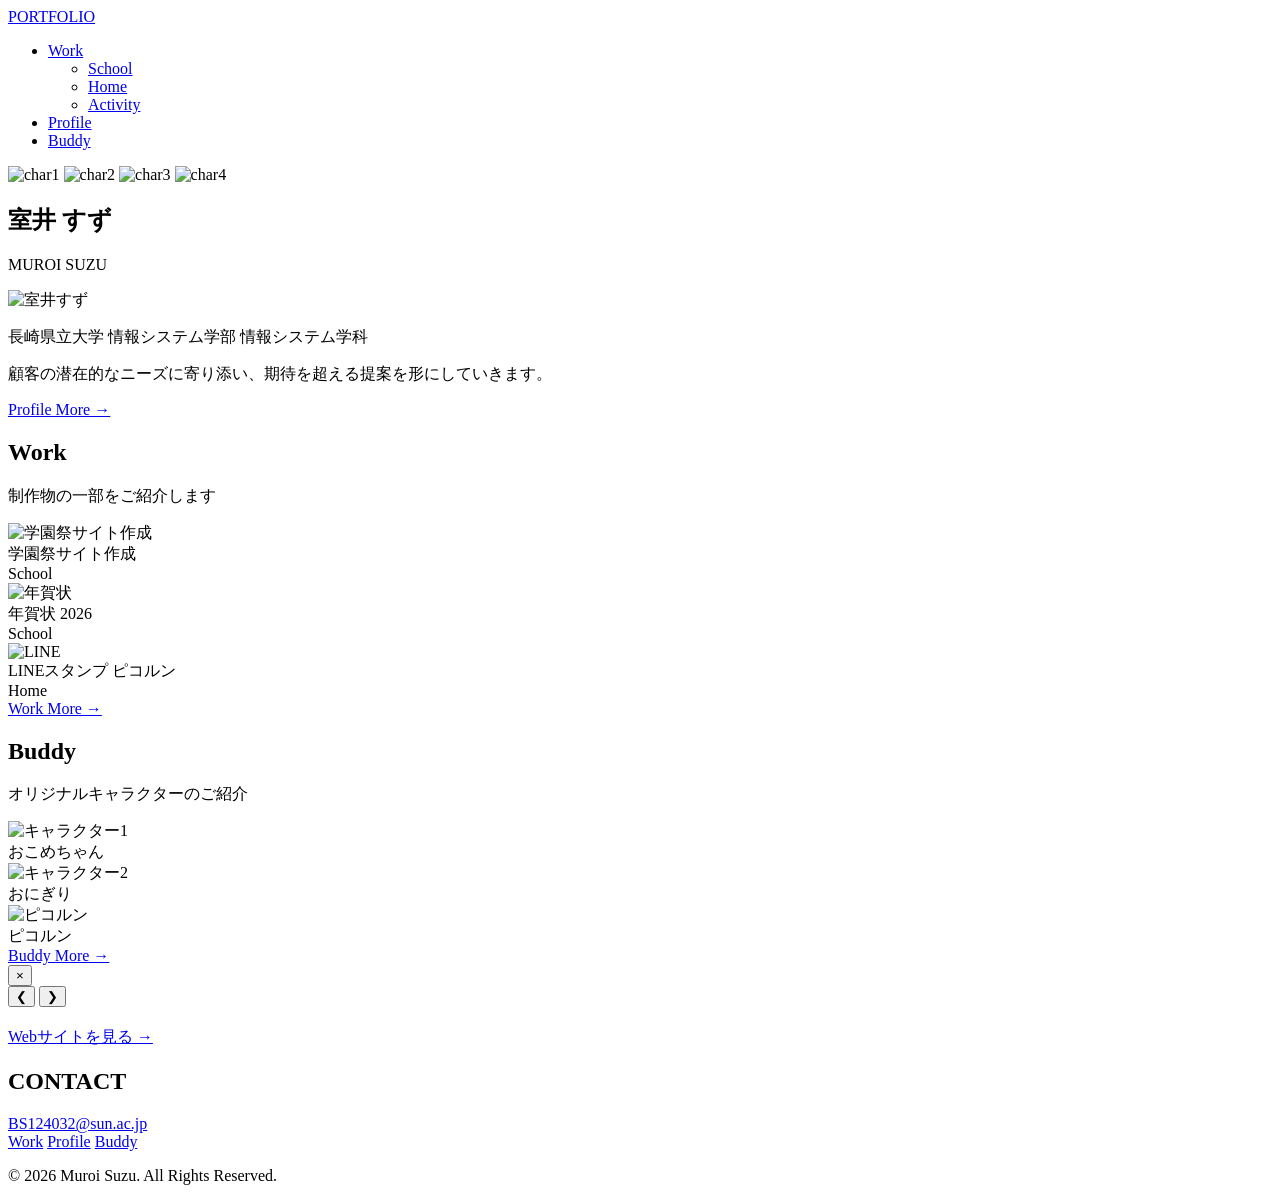
==== suzzy.html @ 2b6da87e "Create suzzy.html" ====
<!DOCTYPE html>
<html lang="ja">
<head>
<meta charset="UTF-8">
<meta name="viewport" content="width=device-width, initial-scale=1.0">
<title>PORTFOLIO | Muroi Suzu</title>
<link href="css/style.css" rel="stylesheet" type="text/css">
<link href="css/bootstrap-3.4.1.css" rel="stylesheet" type="text/css">
<link rel="icon" type="image/png" href="./img/kao.png">
</head>
<body>

<!-- 共通ヘッダー -->
<header> 
  <a href="suzzy.html" class="logo">PORTFOLIO</a>
  <nav>
    <ul>
      <li class="dropdown"> 
        <a href="work.html" class="nav-main">Work</a>
        <ul class="dropdown-menu">
          <li><a href="work.html?cat=school">School</a></li>
          <li><a href="work.html?cat=home">Home</a></li>
          <li><a href="work.html?cat=activity">Activity</a></li>
        </ul>
      </li>
      <li><a href="profile.html" class="nav-main">Profile</a></li>
      <li><a href="buddy.html" class="nav-main">Buddy</a></li>
    </ul>
  </nav>
</header>

<main>

  <!-- 1. キャラクターエリア (ヒーロー) -->
  <section class="hero-characters"> 
    <img src="./img/okome-17.png" alt="char1" class="character">
    <img src="./img/okome-18.png" alt="char2" class="character">
    <img src="./img/okome-17.png" alt="char3" class="character">
    <img src="./img/okome-18.png" alt="char4" class="character">
  </section>

  <!-- 2. 簡単な自己紹介エリア -->
  <section class="top-profile-section">
    <div class="profile-name-area">
      <h1 class="profile-name">室井 すず</h1>
      <p class="profile-name-kana">MUROI SUZU</p>
    </div>

    <div class="top-profile-card">
      <img src="./img/muroisuzu.jpg" alt="室井すず" class="top-profile-img">
      <div class="top-profile-text">
        <p class="university">長崎県立大学 情報システム学部 情報システム学科</p>
        <p class="bio">顧客の潜在的なニーズに寄り添い、期待を超える提案を形にしていきます。</p>
        <div class="btn-container">
          <a href="profile.html" class="more-btn">Profile More →</a>
        </div>
      </div>
    </div>
  </section>

  <!-- 3. Works エリア (代表3作品・ポップアップ対応) -->
  <section class="top-section">
    <h2 class="section-title">Work</h2>
    <p class="section-subtitle">制作物の一部をご紹介します</p>

    <div class="work-grid">
      <!-- 1. 学園祭サイト作成 -->
      <div class="work-card item-school item-assignment" 
       data-title="学園祭サイト作成"
       data-category="課題作成"
       data-cat-type="assignment"
       data-site-url="./final/2main.html"
       data-images="./img/sunfesta_main.png,./img/sunfesta_main2.png,./img/sunfesta_main3.png"
       data-desc="<h3 class='article-body-info'>課題詳細</h3><p>以下のテーマから1つ選んでwebサイトを制作する。私は②を選びました。<br>①授業で使用したテキストで作成したwebサイトをアレンジ<br>②大学に関すること(学部学科、授業、サークルなど)<br>③地域に関すること(有名スポット、地元、観光・特産品など)<br>④自由(著作権を侵害しない内容)<br><br>授業内でピアレビュー(相互評価)をした結果、ユーザビリティ部門最優秀賞・総合部門最優秀賞を獲得しています。<br><br>ユーザビリティ部門：使いやすい・分かりやすいと感じたサイト<br>総合部門：web技術、デザイン、使いやすさのバランスが良いと思ったサイト</p><h3 class='article-info-title'><strong>制作時間</strong></h3><p>日程：2025/1/5～2025/2/2<br>リサーチ：5時間<br>画像作成：2時間<br>ワイヤーフレーム：3時間<br>コーディング：60時間</p><h3 class='article-info-title'><strong>使用ツール</strong></h3><p>HTML / CSS / Illustrator</p><h3 class='article-info-title'><strong>担当</strong></h3><p>企画立案 / ライティング / デザイン / コーディング</p><h3 class='article-info-title'><strong>サイトコンセプト</strong></h3><p>楽しい学園祭の様子を多くの人に伝える</p><h3 class='article-info-title'><strong>サイトの目的</strong></h3><ol class='conversion'><li>イベントの周知</li><li>開催当日の案内</li></ol><h3 class='article-info-title'><strong>デザインについて</strong></h3><p class='site01_design'>【カラー】長崎県立大学のロゴマークで使用されているオレンジとブルーをテーマカラーに使用しました。</p><p class='site01_design'>【ボタン】来場者の方がほしい情報が持っているページにはボタンを大きくし、ページの上部に配置するなど利用者目線になることに心がけました。</p><p class='site01_design'>【アイコン】イラストと文字を一緒に配置することによって分かりやすくしました。</p><h3 class='article-info-title'><strong>コーディングについて</strong></h3><p class='site01_design'>アイコンやナビを均等に配置することなど適切に部分にボタンを配置できるようにしました。</p>">
    <img src="./img/sunfesta_main.png" alt="学園祭サイト作成" class="work-img">
    <div class="work-info">
      <div class="work-title">学園祭サイト作成</div>
      <div class="work-cat">School</div>
    </div>
  </div>

      <!-- 2. 年賀状 2026 -->
       <div class="work-card item-school item-assignment" 
       data-title="年賀状 2026"
       data-category="課題作成"
       data-cat-type="assignment"
       data-site-url=""
       data-images="./img/uma.jpg,./img/uma.png"
       data-desc="<h3 class='article-body-info'>課題詳細</h3>
            <p>「デザイン題材2025」のテーマから選択した作品、または自由作品。<br>
              提出条件
              <ul>
                <li>最低3作品</li>
                <li>JPG形式に書き出したファイルを提出</li>
                <li>ファイル容量5GM以内でなるべく大きいサイズで書き出し</li>
                <li>写真・イラストは著作権フリー素材を使用</li>
              </ul>

              <ul>
                <li>作品数</li>
                <li>独自性（サンプルがある場合アレンジの幅）</li>
                <li>各ソフトの技術度（使用している機能・効果のレベル・幅広さ）</li>
              </ul>

            <h3 class='article-info-title'>制作時間</h3>
            <p>日程：2025/10/10～2025/12/2<br>リサーチ：1時間<br>
            制作時間：2時間</p>
            <h3 class='article-info-title'>使用ツール</h3>
            <p>Illustrator</p>
            <h3 class='article-info-title'>担当</h3>
            <p>デザイン</p>
            <h3 class='article-info-title'>コンセプト</h3>
            <p>シンプル×ダイナミックさ</p>
            <h3 class='article-info-title'>デザインの目的</h3>
            <ol class='conversion'>
              <li>新年の挨拶をわかりやすく伝える</li>
              <li>印象に残るビジュアルを作る</li>
            </ol><h3 class='article-info-title'>デザインについて</h3>
            <p class='site01_design'>
              レイアウトでは画面を左右ではっきり役割を分けました。右部分に馬のキャラクター、左部分には大きな文字を配置にすることによって受け手にインパクトを与えます。馬のキャラクターは丸みを帯びた単純な形状で構成することによって多くの人に安心感や柔らかい印象を与えるようにした。
             </p>">
    <img src="./img/uma.jpg" alt="年賀状" class="work-img">
    <div class="work-info">
      <div class="work-title">年賀状 2026</div>
      <div class="work-cat">School</div>
    </div>
  </div>

      <!-- 3. LINEスタンプ ピコルン -->
     <div class="work-card item-home item-personal" 
       data-title="LINEスタンプ ピコルン"
       data-category="自主制作"
       data-cat-type="personal"
       data-site-url="https://store.line.me/stickershop/product/33862910/ja"
       data-images="./img/kao.png,./img/space.png,./img/good.png,./img/thank.png"
       data-desc="<h3 class='article-info-title'>制作時間</h3>
            <p>日程：2026/4/6～2026/5/1<br>リサーチ：1時間<br>
            画像作成：3時間</p>
            <h3 class='article-info-title'>使用ツール</h3>
            <p>Illustrator / ChatGPT</p>
            <h3 class='article-info-title'>担当</h3>
            <p>企画立案 / デザイン / 販売</p>

            <h3 class='article-info-title'>コンセプト</h3>
            <p>
              遠い星「ピコラ星」からやってきた小さな宇宙人
            </p>


            <h3 class='article-info-title'>目的</h3>
            <ol class='conversion'>
              <li>Illustrator技術向上</li>
              <li>キャラクターデザイン</li>
            </ol>

            <h3 class='article-info-title'>キャラクター説明</h3>
            <p>
              遠い星「ピコラ星」からやってきた小さな宇宙人。<br>
              お腹についているのは、宇宙服に内蔵された「マルチコントロールパネル」。翻訳・通信・エネルギー管理などができる高性能装置だけど、ピコルン自身はまだ使いこなせていない。<br>
              好奇心旺盛で、人間の文化や言葉を学ぶのが大好き。ときどき操作を間違えて、へんてこなリアクションをしてしまうことも。
              <br>口はないけど、表情と動きで気持ちを全力表現するタイプ。
            </p><h3 class='article-info-title'>デザインについて</h3>
            <p class='site01_design'>
             本キャラクターは宇宙人をモチーフに、丸みのある形状と明るい配色によって親しみやすさを表現している。大きな瞳や頬のチークにより感情が伝わりやすく、口を描かないことで見る側の想像を促す工夫がされている。<br>
             また、頭のハート型アンテナは可愛らしさと感情表現を象徴し、お腹の機械パネルは宇宙服の要素としてキャラクターにストーリー性を与えている。<br>
             全体として、シンプルで視認性が高く、印象に残りやすいデザインとなっている。
            </p>
          </div>">
    <img src="./img/kao.png" alt="LINE" class="work-img">
    <div class="work-info">
      <div class="work-title">LINEスタンプ ピコルン</div>
      <div class="work-cat">Home</div>
    </div>
  </div>
      </div>
    <!-- Moreボタン -->
   <div class="btn-container">
      <a href="work.html" class="more-btn">Work More →</a>
    </div>
  </section>

  <!-- 4. キャラクター (Buddy) エリア -->
  <section class="top-section">
    <h2 class="section-title">Buddy</h2>
    <p class="section-subtitle">オリジナルキャラクターのご紹介</p>

    <div class="buddy-grid">
      <div class="buddy-card">
        <img src="./img/okome-17.png" alt="キャラクター1" class="buddy-img">
        <div class="buddy-title">おこめちゃん
        </div>
      </div>
      <div class="buddy-card">
        <img src="./img/okome-18.png" alt="キャラクター2" class="buddy-img">
        <div class="buddy-title">おにぎり</div>
      </div>
      <div class="buddy-card">
        <img src="./img/piko.png" alt="ピコルン" class="buddy-img">
        <div class="buddy-title">ピコルン</div>
      </div>
    </div>

    <div class="btn-container">
      <a href="buddy.html" class="more-btn">Buddy More →</a>
    </div>
  </section>

  <!-- ポップアップ（モーダル）本体 -->
  <div id="detail-modal" class="modal-overlay">
    <div class="modal-content">
      <button class="modal-close-btn" id="modal-close">&times;</button>
      
      <div class="detail-header-bar">
        <span id="modal-cat-badge" class="category-badge"></span>
      </div>

      <!-- スライドショー -->
      <div class="slideshow-container">
        <div class="slideshow-track" id="modal-slideshow-track"></div>
        <button class="slide-btn prev" id="modal-prev">&#10094;</button>
        <button class="slide-btn next" id="modal-next">&#10095;</button>
        <div class="slide-dots" id="modal-slide-dots"></div>
      </div>

      <!-- 詳細本文 -->
      <div class="detail-body">
        <h2 id="modal-title" class="detail-title"></h2>
        <div id="modal-site-wrapper" class="site-link-wrapper">
          <a id="modal-site-btn" href="#" target="_blank" rel="noopener" class="site-visit-btn">
            Webサイトを見る <span class="btn-arrow">→</span>
          </a>
        </div>
        <div id="modal-desc" class="article-body"></div>
      </div>
    </div>
  </div>

</main>


<footer class="custom-footer">
  <div class="footer-container">
    <h2 class="contact-title">CONTACT</h2>
    
    <!-- メールアドレス部分 -->
    <div class="email-box">
      <a href="mailto:BS124032@sun.ac.jp">BS124032@sun.ac.jp</a>
    </div>
    
    <!-- リンクボタン部分 -->
    <div class="footer-buttons">
      <a href="work.html" class="f-btn">Work</a>
      <a href="profile.html" class="f-btn">Profile</a>
      <a href="buddy.html" class="f-btn">Buddy</a>
    </div>
    
    <!-- コピーライトと装飾の丸 -->
    <p class="copyright">&copy; 2026 Muroi Suzu. All Rights Reserved.</p>
  </div>
</footer>
<!-- ▲ ここまで ▲ -->

<script src="js/jquery-3.7.1.min.js"></script> 
<script src="js/bootstrap-3.4.1.js"></script> 
<script src="./js/script.js"></script>
</body>
</html>
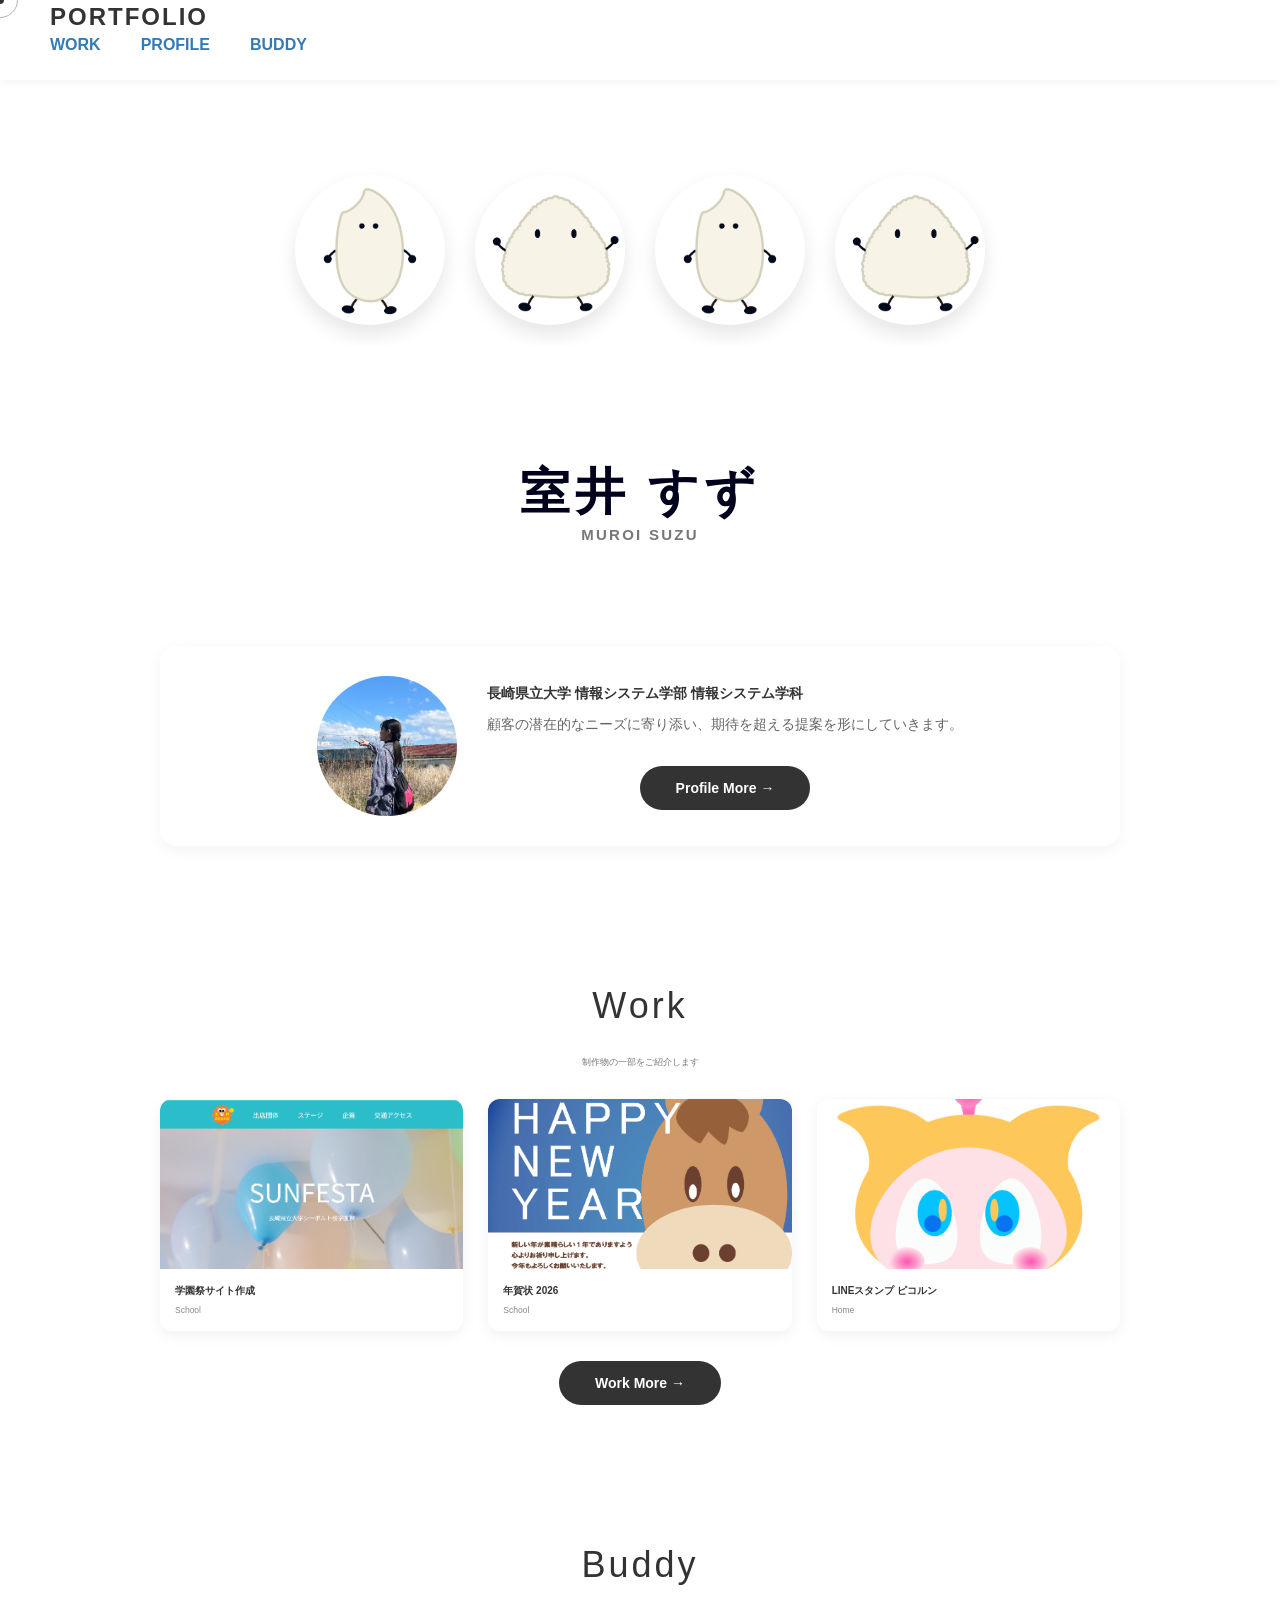
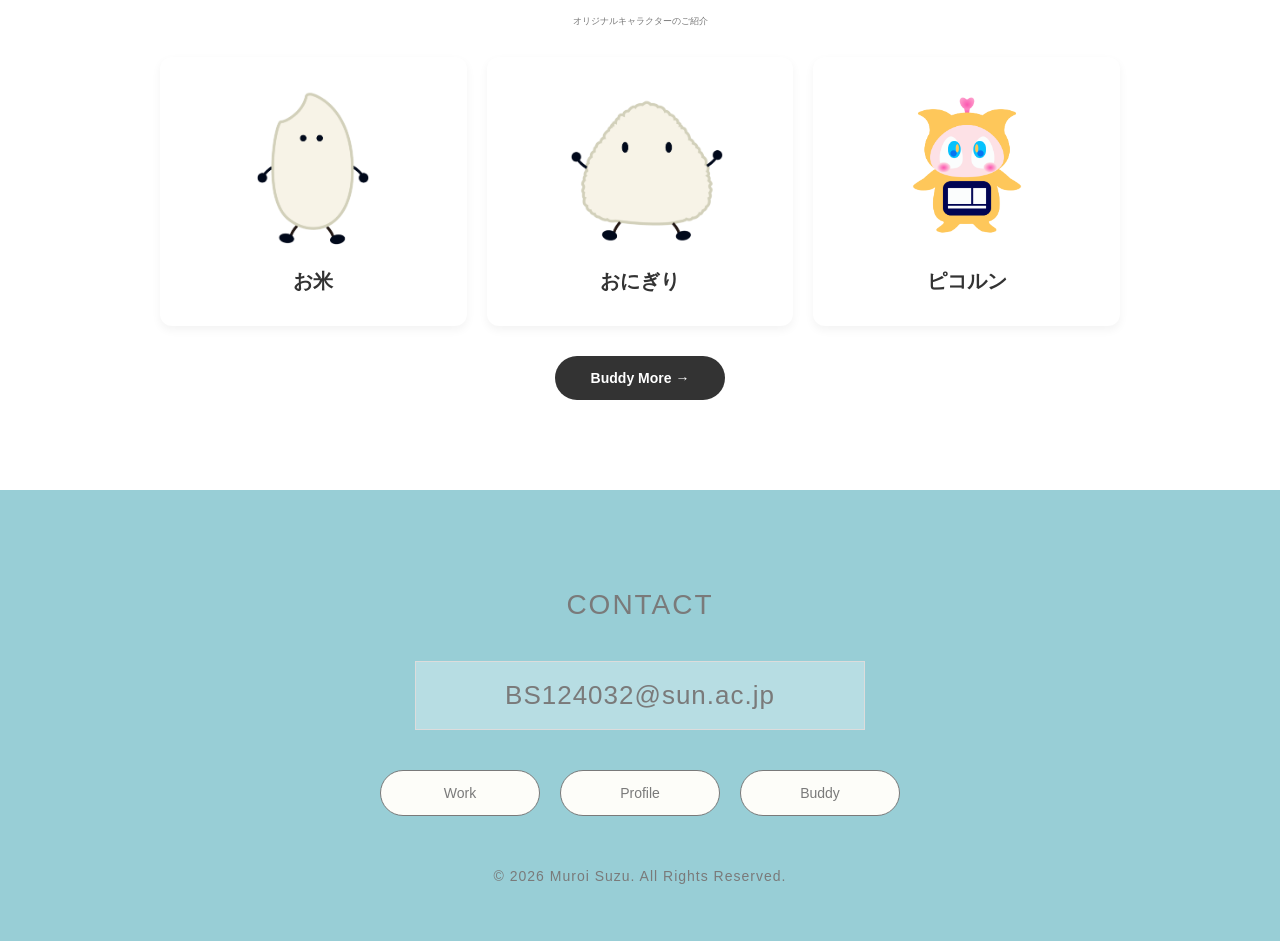
==== commit 028b6ff5: "Update suzzy.html" ====
--- a/suzzy.html
+++ b/suzzy.html
@@ -187,7 +187,7 @@
     <div class="buddy-grid">
       <div class="buddy-card">
         <img src="./img/okome-17.png" alt="キャラクター1" class="buddy-img">
-        <div class="buddy-title">おこめちゃん
+        <div class="buddy-title">お米
         </div>
       </div>
       <div class="buddy-card">
--- a/css/style.css
+++ b/css/style.css
@@ -0,0 +1,1064 @@
+@charset "utf-8";
+
+/* =========================================
+   1. 基本設定・リセット
+========================================= */
+* {
+  box-sizing: border-box;
+  margin: 0;
+  padding: 0;
+}
+
+body {
+  font-family: 'Helvetica Neue', Arial, 'Hiragino Kaku Gothic ProN', 'Hiragino Sans', Meiryo, sans-serif;
+  color: #333;
+  background-color: #fafafa;
+  line-height: 1.6;
+  padding-top: 80px; /* 固定ヘッダー分の余白 */
+}
+
+a {
+  text-decoration: none;
+  color: inherit;
+  cursor: pointer;
+}
+
+ul {
+  list-style: none;
+}
+
+main {
+  max-width: 1100px;
+  margin: 0 auto;
+  padding: 15px 20px 30px;
+  min-height: 80vh;
+}
+
+
+/* =========================================
+   2. 固定ナビゲーション (ヘッダー)
+========================================= */
+header {
+  position: fixed;
+  top: 0;
+  left: 0;
+  width: 100%;
+  height: 80px;
+  background-color: #fff;
+  display: flex;
+  justify-content: space-between;
+  align-items: center;
+  padding: 0 50px;
+  box-shadow: 0 2px 10px rgba(0, 0, 0, 0.05);
+  z-index: 1000;
+}
+
+.logo {
+  font-size: 24px;
+  font-weight: bold;
+  letter-spacing: 2px;
+  color: #333;
+}
+
+nav > ul {
+  display: flex;
+  gap: 40px;
+  height: 100%;
+  align-items: center;
+}
+
+nav > ul > li {
+  position: relative;
+  height: 100%;
+  display: flex;
+  align-items: center;
+}
+
+nav a.nav-main {
+  font-weight: bold;
+  font-size: 16px;
+  text-transform: uppercase;
+  transition: color 0.3s;
+}
+
+nav a.nav-main:hover,
+nav a.nav-main.active {
+  color: #ff9f43;
+}
+
+/* ドロップダウンメニュー */
+.dropdown-menu {
+  display: none;
+  position: absolute;
+  top: 80px;
+  left: 50%;
+  transform: translateX(-50%);
+  background-color: #fff;
+  box-shadow: 0 4px 12px rgba(0, 0, 0, 0.1);
+  border-radius: 8px;
+  padding: 10px 0;
+  min-width: 150px;
+  text-align: center;
+}
+
+.dropdown:hover .dropdown-menu {
+  display: block;
+  animation: fadeInDown 0.3s ease;
+}
+
+.dropdown-menu li {
+  padding: 10px 20px;
+}
+
+.dropdown-menu a {
+  font-size: 14px;
+  font-weight: bold;
+  color: #555;
+  display: block;
+  transition: color 0.3s;
+}
+
+.dropdown-menu a:hover {
+  color: #ff9f43;
+}
+
+@keyframes fadeInDown {
+  from {
+    opacity: 0;
+    transform: translate(-50%, -10px);
+  }
+  to {
+    opacity: 1;
+    transform: translate(-50%, 0);
+  }
+}
+
+
+/* =========================================
+   3. 共通セクション・ボタンパーツ
+========================================= */
+.section {
+  display: none;
+  animation: fadeIn 0.5s ease;
+}
+
+.section.active {
+  display: block;
+}
+
+@keyframes fadeIn {
+  from {
+    opacity: 0;
+    transform: translateY(10px);
+  }
+  to {
+    opacity: 1;
+    transform: translateY(0);
+  }
+}
+
+.section-title {
+  font-size: 36px;
+  margin-bottom: 40px;
+  text-align: center;
+  letter-spacing: 3px;
+}
+
+.section-subtitle {
+  color: #777777;
+  font-size: 0.9rem;
+  margin-top: -10px;
+  margin-bottom: 30px;
+  text-align: center;
+}
+
+.btn-container {
+  display: flex;
+  justify-content: center;
+  align-items: center;
+  width: 100%;
+  margin-top: 30px;
+  text-align: center;
+}
+
+.more-btn {
+  display: inline-block;
+  padding: 12px 36px;
+  background-color: #333333;
+  color: #ffffff;
+  border-radius: 30px;
+  text-decoration: none;
+  font-weight: bold;
+  transition: all 0.3s ease;
+}
+
+.more-btn:hover {
+  background-color: #f39c12;
+  color: #ffffff;
+  transform: translateY(-2px);
+}
+
+
+/* =========================================
+   4. トップページ (INDEX) 固有スタイル
+========================================= */
+.top-section,
+.top-profile-section {
+  max-width: 1000px;
+  margin: 0 auto;
+  padding: 60px 20px;
+}
+
+/* ヒーロー（キャラクター）演出 */
+.hero-characters {
+  display: flex;
+  justify-content: center;
+  align-items: center;
+  gap: 30px;
+  margin: 60px auto 30px;
+  padding: 20px 0;
+  overflow: hidden;
+}
+
+.character {
+  width: 150px;
+  height: 150px;
+  border-radius: 50%;
+  object-fit: cover;
+  box-shadow: 0 10px 20px rgba(0, 0, 0, 0.1);
+  transform: translateX(-100vw);
+}
+
+/* 名前表示エリア */
+.profile-name-area {
+  text-align: center;
+  margin: 30px auto 60px;
+  padding-bottom: 31px;
+}
+
+.profile-name {
+  font-size: 5rem;
+  font-weight: bold;
+  color: #00001c;
+  letter-spacing: 0.1em;
+  margin: 0;
+}
+
+.profile-name-kana {
+  font-size: 1.5rem;
+  color: #777;
+  font-weight: 600;
+  letter-spacing: 0.15em;
+  margin-top: 4px;
+}
+
+/* トップ自己紹介カード */
+.top-profile-card {
+  display: flex;
+  align-items: center;
+  justify-content: center;
+  gap: 30px;
+  background-color: #ffffff;
+  padding: 30px;
+  border-radius: 16px;
+  box-shadow: 0 4px 15px rgba(0, 0, 0, 0.05);
+  margin-top: 20px;
+}
+
+.top-profile-img {
+  width: 140px;
+  height: 140px;
+  border-radius: 50%;
+  object-fit: cover;
+}
+
+.top-profile-text {
+  max-width: 500px;
+}
+
+.top-profile-text .university {
+  font-weight: bold;
+  color: #333333;
+  margin-bottom: 10px;
+}
+
+.top-profile-text .bio {
+  color: #666666;
+  line-height: 1.6;
+  margin-bottom: 20px;
+}
+
+/* グリッドレイアウト型自己紹介エリア */
+.profile-intro-section {
+  width: 100%;
+  max-width: 1000px;
+  margin: 0 auto 80px;
+  padding: 0 20px;
+}
+
+.profile-runner-container {
+  background-color: #faf6ed;
+  border: 2px solid #f39c12;
+  border-radius: 36px;
+  padding: 10px;
+  box-shadow: 0 10px 25px rgba(0, 0, 0, 0.06);
+}
+
+.intro-grid {
+  display: grid;
+  grid-template-columns: repeat(auto-fill, minmax(150px, 1fr));
+  grid-auto-rows: 135px;
+  grid-auto-flow: dense;
+  gap: 3px;
+  align-items: center;
+  justify-items: center;
+}
+
+.intro-item {
+  width: 100%;
+  height: 100%;
+  display: flex;
+  justify-content: center;
+  align-items: center;
+  transition: transform 0.3s cubic-bezier(0.175, 0.885, 0.32, 1.275);
+}
+
+.intro-item img {
+  width: 100%;
+  height: 100%;
+  object-fit: contain;
+  filter: drop-shadow(0 4px 8px rgba(0, 0, 0, 0.1));
+}
+
+.size-large { grid-column: span 2; grid-row: span 2; }
+.size-wide  { grid-column: span 2; grid-row: span 1; }
+.size-tall  { grid-column: span 1; grid-row: span 2; }
+
+.intro-item:nth-child(2n) { transform: rotate(-2.5deg); }
+.intro-item:nth-child(3n) { transform: rotate(2deg); }
+.intro-item:nth-child(5n) { transform: rotate(-1.5deg); }
+
+.intro-item:hover {
+  transform: scale(1.08) rotate(0deg) !important;
+  z-index: 10;
+}
+
+.item-pair {
+  position: relative;
+  width: 100%;
+  height: 100%;
+}
+
+.pair-photo {
+  position: absolute;
+  left: 5px;
+  bottom: 5px;
+  width: 135px !important;
+  height: 135px !important;
+  border-radius: 50%;
+  object-fit: cover;
+  z-index: 1;
+}
+
+.pair-speech {
+  position: absolute;
+  top: 0;
+  right: 0;
+  width: 210px !important;
+  height: auto !important;
+  z-index: 2;
+}
+
+
+/* =========================================
+   5. WORK ページ & グリッド
+========================================= */
+#work {
+  margin-top: 60px;
+  margin-bottom: 30px;
+  padding-top: 30px;
+}
+
+.filter-info {
+  text-align: center;
+  margin-bottom: 20px;
+  font-weight: bold;
+  color: #777;
+}
+
+.work-grid {
+  display: grid;
+  grid-template-columns: repeat(3, 1fr);
+  gap: 25px;
+  width: 100%;
+  margin-bottom: 30px;
+}
+
+.work-card {
+  background: #ffffff;
+  border-radius: 12px;
+  overflow: hidden;
+  box-shadow: 0 4px 15px rgba(0, 0, 0, 0.06);
+  cursor: pointer;
+  transition: transform 0.3s ease, box-shadow 0.3s ease;
+  display: flex;
+  flex-direction: column;
+}
+
+.work-card:hover {
+  transform: translateY(-5px);
+  box-shadow: 0 8px 20px rgba(0, 0, 0, 0.12);
+}
+
+/* 5. WORK ページ & グリッド */
+.work-img {
+  width: 100%;
+  aspect-ratio: 16 / 9; /* ← height: 200px; からこれに変更（4/3 などでもOK） */
+  object-fit: cover;
+  display: block;
+}
+
+.work-info {
+  padding: 15px;
+  text-align: left;
+}
+
+.work-title {
+  font-weight: bold;
+  font-size: 1rem;
+  color: #333;
+  margin-bottom: 5px;
+}
+
+.work-cat {
+  font-size: 0.85rem;
+  color: #888;
+}
+
+
+/* =========================================
+   6. PROFILE ページ & SKILL
+========================================= */
+.profile-container {
+  display: flex;
+  gap: 50px;
+  align-items: center;
+  justify-content: center;
+  background: #fff;
+  padding: 50px;
+  border-radius: 16px;
+  box-shadow: 0 4px 15px rgba(0, 0, 0, 0.03);
+}
+
+.profile-img {
+  width: 250px;
+  height: 250px;
+  border-radius: 50%;
+  object-fit: cover;
+  flex-shrink: 0;
+}
+
+.profile-text h2 {
+  font-size: 28px;
+  margin-bottom: 15px;
+}
+
+.profile-text p {
+  margin-bottom: 15px;
+  color: #555;
+}
+
+.inner {
+  margin: 60px 0;
+}
+
+.skills {
+  margin-top: 20px;
+  margin-bottom: 60px;
+}
+
+.skills span {
+  display: inline-block;
+  background: #eee;
+  padding: 5px 15px;
+  border-radius: 20px;
+  margin: 0 5px 5px 0;
+  font-size: 14px;
+}
+
+.skill.section {
+  margin-top: 60px;
+}
+
+.skill .title {
+  font-size: 28px;
+  text-align: center;
+  margin-bottom: 30px;
+  letter-spacing: 2px;
+  font-weight: bold;
+}
+
+.skill-list {
+  display: grid;
+  grid-template-columns: repeat(auto-fill, minmax(280px, 1fr));
+  gap: 25px;
+}
+
+.skill-item {
+  background: #fff;
+  padding: 30px 25px;
+  border-radius: 16px;
+  box-shadow: 0 4px 15px rgba(0, 0, 0, 0.03);
+  transition: transform 0.3s, box-shadow 0.3s;
+}
+
+.skill-item:hover {
+  transform: translateY(-5px);
+  box-shadow: 0 10px 25px rgba(0, 0, 0, 0.08);
+}
+
+.skill-name1 {
+  font-size: 18px;
+  font-weight: bold;
+  margin-bottom: 12px;
+  color: #333;
+  border-bottom: 2px solid #ff9f43;
+  padding-bottom: 8px;
+  display: inline-block;
+  line-height: 1.5;
+}
+
+.skill-name {
+  font-size: 18px;
+  font-weight: bold;
+  margin-bottom: 12px;
+  color: #333;
+  border-bottom: 2px solid #99f934;
+  padding-bottom: 8px;
+  display: inline-block;
+  line-height: 1.5;
+}
+
+.skill-text {
+  font-size: 14px;
+  color: #555;
+}
+
+.skill-body ul {
+  padding-left: 20px;
+  list-style-type: disc;
+}
+
+.skill-body ul li {
+  margin-bottom: 5px;
+}
+
+
+/* =========================================
+   7. BUDDY ページ
+========================================= */
+.buddy-grid {
+  display: grid;
+  grid-template-columns: repeat(3, 1fr);
+  gap: 20px;
+  margin-bottom: 30px;
+}
+
+.buddy-card {
+  background: #ffffff;
+  border-radius: 12px;
+  padding: 20px;
+  text-align: center;
+  box-shadow: 0 4px 10px rgba(0, 0, 0, 0.05);
+}
+
+.buddy-img {
+  width: 100%;
+  height: 180px;
+  object-fit: contain;
+  border-radius: 50%;
+  margin: 0 auto 10px;
+  display: block;
+  transition: transform 0.3s;
+}
+
+.buddy-card:hover .buddy-img {
+  transform: scale(1.05);
+}
+
+.buddy-title,
+.buddy-name {
+  font-size: 20px;
+  font-weight: bold;
+  margin-bottom: 10px;
+  color: #333;
+}
+
+.buddy-desc {
+  font-size: 14px;
+  color: #666;
+}
+
+
+/* =========================================
+   8. モーダル (詳細ポップアップ) & スライドショー
+========================================= */
+body.modal-open {
+  overflow: hidden;
+}
+
+.modal-overlay {
+  display: none;
+  position: fixed;
+  top: 0;
+  left: 0;
+  width: 100%;
+  height: 100%;
+  background-color: rgba(0, 0, 0, 0.65);
+  backdrop-filter: blur(4px);
+  z-index: 1000;
+  justify-content: center;
+  align-items: center;
+  padding: 20px;
+  opacity: 0;
+  visibility: hidden;
+  transition: opacity 0.3s ease, visibility 0.3s ease;
+}
+
+.modal-overlay.active {
+  display: flex;
+  opacity: 1;
+  visibility: visible;
+}
+
+.modal-content {
+  position: relative;
+  background-color: #ffffff;
+  width: 100%;
+  max-width: 800px;
+  max-height: 90vh;
+  overflow-y: auto;
+  border-radius: 24px;
+  padding: 40px 30px;
+  box-shadow: 0 20px 40px rgba(0, 0, 0, 0.2);
+  transform: translateY(20px) scale(0.95);
+  transition: transform 0.3s ease;
+}
+
+.modal-overlay.active .modal-content {
+  transform: translateY(0) scale(1);
+}
+
+.modal-close-btn {
+  position: absolute;
+  top: 15px;
+  right: 20px;
+  background: transparent;
+  border: none;
+  font-size: 32px;
+  color: #888888;
+  cursor: pointer;
+  line-height: 1;
+  z-index: 10;
+  transition: color 0.2s ease;
+}
+
+.modal-close-btn:hover {
+  color: #333333;
+}
+
+/* ヘッダー・バッジ */
+.detail-header-bar {
+  display: flex;
+  justify-content: flex-start;
+  align-items: center;
+  gap: 15px;
+  max-width: 800px;
+  margin: 0 auto 20px;
+  padding: 0 10px;
+}
+
+.category-badge {
+  display: inline-block;
+  padding: 4px 14px;
+  font-size: 1rem;
+  font-weight: bold;
+  border-radius: 30px;
+  color: #ffffff;
+  letter-spacing: 0.05em;
+  box-shadow: 0 2px 6px rgba(0, 0, 0, 0.08);
+}
+
+.category-badge.cat-assignment { background-color: #f39c12; }
+.category-badge.cat-personal   { background-color: #2ecc71; }
+.category-badge.cat-activity   { background-color: #9b59b6; }
+
+.category-photo .cat-img {
+  height: 40px;
+  width: auto;
+  border-radius: 6px;
+  object-fit: cover;
+}
+
+/* スライドショー */
+.slideshow-container {
+  position: relative;
+  width: 100%;
+  height: 400px;
+  background-color: #ffffff;
+  border-radius: 12px;
+  overflow: hidden;
+  margin-bottom: 20px;
+}
+
+.slideshow-track {
+  display: flex;
+  width: 100%;
+  height: 100%;
+  transition: transform 0.4s cubic-bezier(0.25, 1, 0.5, 1);
+}
+
+.slide {
+  min-width: 100%;
+  height: 100%;
+  background-color: #ffffff;
+  display: flex;
+  justify-content: center;
+  align-items: center;
+}
+
+.slide img {
+  width: 100%;
+  height: 100%;
+  max-width: 100%;
+  max-height: 100%;
+  object-fit: contain;
+  background-color: #ffffff;
+}
+
+.slide-btn {
+  position: absolute;
+  top: 50%;
+  transform: translateY(-50%);
+  background: transparent;
+  color: #ffffff;
+  border: none;
+  font-size: 36px;
+  padding: 10px;
+  cursor: pointer;
+  transition: transform 0.2s ease, opacity 0.2s ease;
+  z-index: 10;
+  text-shadow: 0 2px 8px rgba(0, 0, 0, 0.5);
+}
+
+.slide-btn:hover {
+  opacity: 0.7;
+  transform: translateY(-50%) scale(1.2);
+}
+
+.slide-btn.prev { left: 10px; }
+.slide-btn.next { right: 10px; }
+
+.slide-dots {
+  position: absolute;
+  bottom: 15px;
+  width: 100%;
+  display: flex;
+  justify-content: center;
+  gap: 8px;
+  z-index: 10;
+}
+
+.dot {
+  width: 10px;
+  height: 10px;
+  background: rgba(255, 255, 255, 0.5);
+  border-radius: 50%;
+  cursor: pointer;
+  transition: background 0.3s;
+}
+
+.dot.active {
+  transform: scale(1.2);
+}
+
+/* 詳細テキスト・コンテンツ */
+.detail-title {
+  font-size: 32px;
+  margin: 0 auto 20px;
+}
+
+.site-link-wrapper {
+  text-align: center;
+  margin: 15px 0 35px;
+}
+
+.site-visit-btn {
+  display: inline-flex;
+  align-items: center;
+  gap: 8px;
+  padding: 12px 28px;
+  background-color: #3498db;
+  color: #ffffff;
+  font-weight: bold;
+  font-size: 1.25rem;
+  text-decoration: none;
+  border-radius: 45px;
+  box-shadow: 0 4px 12px rgba(52, 152, 219, 0.3);
+  transition: all 0.3s ease;
+}
+
+.site-visit-btn:hover {
+  background-color: #2980b9;
+  transform: translateY(-2px);
+  box-shadow: 0 6px 16px rgba(52, 152, 219, 0.4);
+}
+
+.site-visit-btn .btn-arrow {
+  transition: transform 0.3s ease;
+}
+
+.site-visit-btn:hover .btn-arrow {
+  transform: translateX(4px);
+}
+
+.article-body {
+  margin: 0 auto 80px;
+  max-width: 720px;
+}
+
+.article-info-title {
+  font-size: 15px;
+  padding-top: 15px;
+}
+
+.article-body p,
+.article-body ul {
+  margin-bottom: 30px;
+}
+
+.video-container {
+  position: relative;
+  padding-bottom: 56.25%;
+  height: 0;
+  overflow: hidden;
+  max-width: 100%;
+  margin-bottom: 20px;
+  border-radius: 8px;
+}
+
+.video-container iframe,
+.video-container video {
+  position: absolute;
+  top: 0;
+  left: 0;
+  width: 100%;
+  height: 100%;
+}
+
+.panf {
+  width: 100%;
+  height: 500px;
+}
+
+.back-btn {
+  display: inline-block;
+  margin-bottom: 30px;
+  font-weight: bold;
+  color: #888;
+  transition: color 0.3s;
+}
+
+.back-btn:hover {
+  color: #333;
+}
+ /* =========================================
+   フッター (CONTACT) のデザイン
+========================================= */
+.custom-footer {
+  background-color: #98CED6; /* 画像がない場合のベースカラー */
+  background-size: cover;
+  padding: 80px 20px 40px;
+  text-align: center;
+  color: #7a7a7a;
+}
+
+.footer-container {
+  max-width: 800px;
+  margin: 0 auto;
+}
+
+.contact-title {
+  font-size: 28px;
+  font-weight: 300;
+  letter-spacing: 2px;
+  margin-bottom: 40px;
+}
+
+.email-box {
+  border: 1px solid #dcdcdc;
+  background-color: rgba(255, 255, 255, 0.3);
+  padding: 15px 30px;
+  margin: 0 auto 40px;
+  display: inline-block;
+  width: 100%;
+  max-width: 450px;
+}
+
+.email-box a {
+  font-size: 26px;
+  color: #7a7a7a;
+  text-decoration: none;
+  letter-spacing: 1px;
+}
+
+.footer-buttons {
+  display: flex;
+  justify-content: center;
+  gap: 20px;
+  margin-bottom: 50px;
+  flex-wrap: wrap; /* スマホ画面で折り返す用 */
+}
+
+.f-btn {
+  display: inline-block;
+  padding: 12px 40px;
+  border: 1px solid #7a7a7a;
+  border-radius: 40px;
+  background-color: #fdfdf9;
+  color: #7a7a7a;
+  text-decoration: none;
+  font-size: 14px;
+  transition: all 0.3s ease;
+  min-width: 160px;
+}
+
+/* ボタンにカーソルを乗せた時の動き */
+.f-btn:hover {
+  background-color: #7a7a7a;
+  color: #ffffff;
+}
+
+.copyright {
+  font-size: 14px;
+  margin-bottom: 15px;
+  letter-spacing: 1px;
+}
+
+.footer-dot {
+  display: inline-block;
+  width: 14px;
+  height: 14px;
+  background-color: #7a7a7a;
+  border-radius: 50%;
+}
+
+
+/* =========================================
+   9. カスタムカーソル
+========================================= */
+@media (hover: hover) and (pointer: fine) {
+  body, a, button, input, textarea, select, .work-card, .buddy-card, .modal-close-btn {
+    cursor: none !important;
+  }
+
+  .custom-cursor {
+    position: fixed;
+    top: 0;
+    left: 0;
+    width: 8px;
+    height: 8px;
+    background-color: #333;
+    border-radius: 50%;
+    pointer-events: none;
+    z-index: 99999;
+    transform: translate(-50%, -50%);
+    transition: transform 0.1s ease-out;
+  }
+
+  .custom-cursor-follower {
+    position: fixed;
+    top: 0;
+    left: 0;
+    width: 36px;
+    height: 36px;
+    border: 1px solid rgba(0, 0, 0, 0.3);
+    border-radius: 50%;
+    pointer-events: none;
+    z-index: 99998;
+    transform: translate(-50%, -50%);
+    transition: transform 0.2s ease-out, background-color 0.2s ease, border-color 0.2s ease, width 0.2s ease, height 0.2s ease;
+  }
+
+  .custom-cursor-follower.is-hover {
+    width: 50px;
+    height: 50px;
+    background-color: rgba(255, 180, 160, 0.3);
+    border-color: rgba(255, 150, 130, 0.6);
+  }
+}
+
+
+/* =========================================
+   10. フッター & レスポンシブ対応
+========================================= */
+.footer {
+  text-align: center;
+}
+
+@media (max-width: 768px) {
+  .top-profile-card {
+    flex-direction: column;
+    text-align: center;
+  }
+
+  .buddy-grid,
+  .work-grid {
+    grid-template-columns: repeat(1, 1fr);
+  }
+    /* 自己紹介エリア（PROFILE）のスマホ表示設定 */
+  .profile-container {
+    flex-direction: column; /* 横並びから縦並びに変更 */
+    text-align: center;     /* テキストを中央揃えに（左揃えが良い場合は要削除） */
+    padding: 30px 20px;     /* スマホ用に全体の余白を調整 */
+    gap: 20px;              /* 写真と文章の間のすき間 */
+  }
+
+  .profile-img {
+    width: 180px;  /* スマホの画面に合わせて写真サイズを調整 */
+    height: 180px;
+  }
+
+  /* トップページの自己紹介カード（.top-profile-card）を使っている場合 */
+  .top-profile-card {
+    flex-direction: column;
+    text-align: center;
+    gap: 20px;
+  }
+}
+
+@media (max-width: 650px) {
+  .profile-name { 
+    font-size: 3rem; 
+  }
+
+  .intro-grid {
+    grid-template-columns: repeat(auto-fill, minmax(110px, 1fr));
+    grid-auto-rows: 100px;
+    gap: 8px;
+  }
+
+  .pair-photo {
+    width: 95px !important;
+    height: 95px !important;
+  }
+
+  .pair-speech {
+    width: 150px !important;
+  }
+
+  .slideshow-container {
+    height: 250px;
+  }
+   
+}
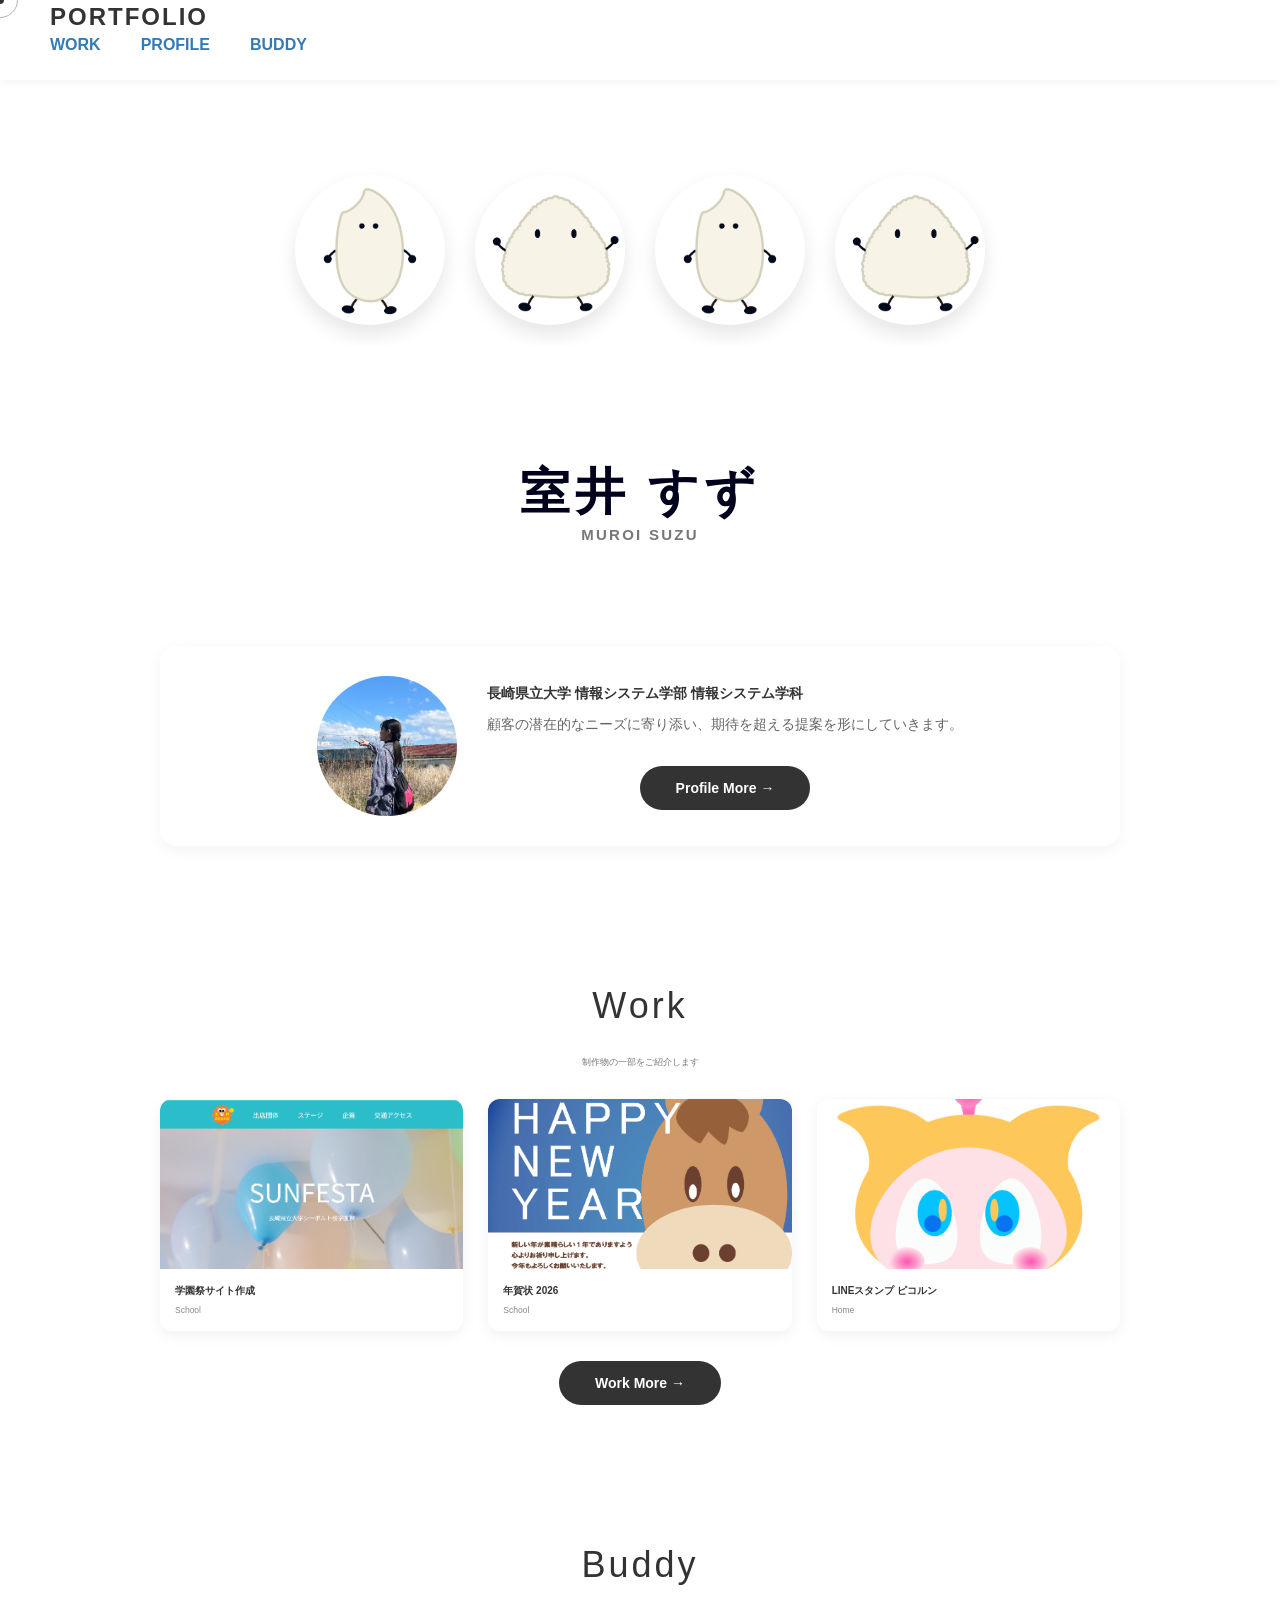
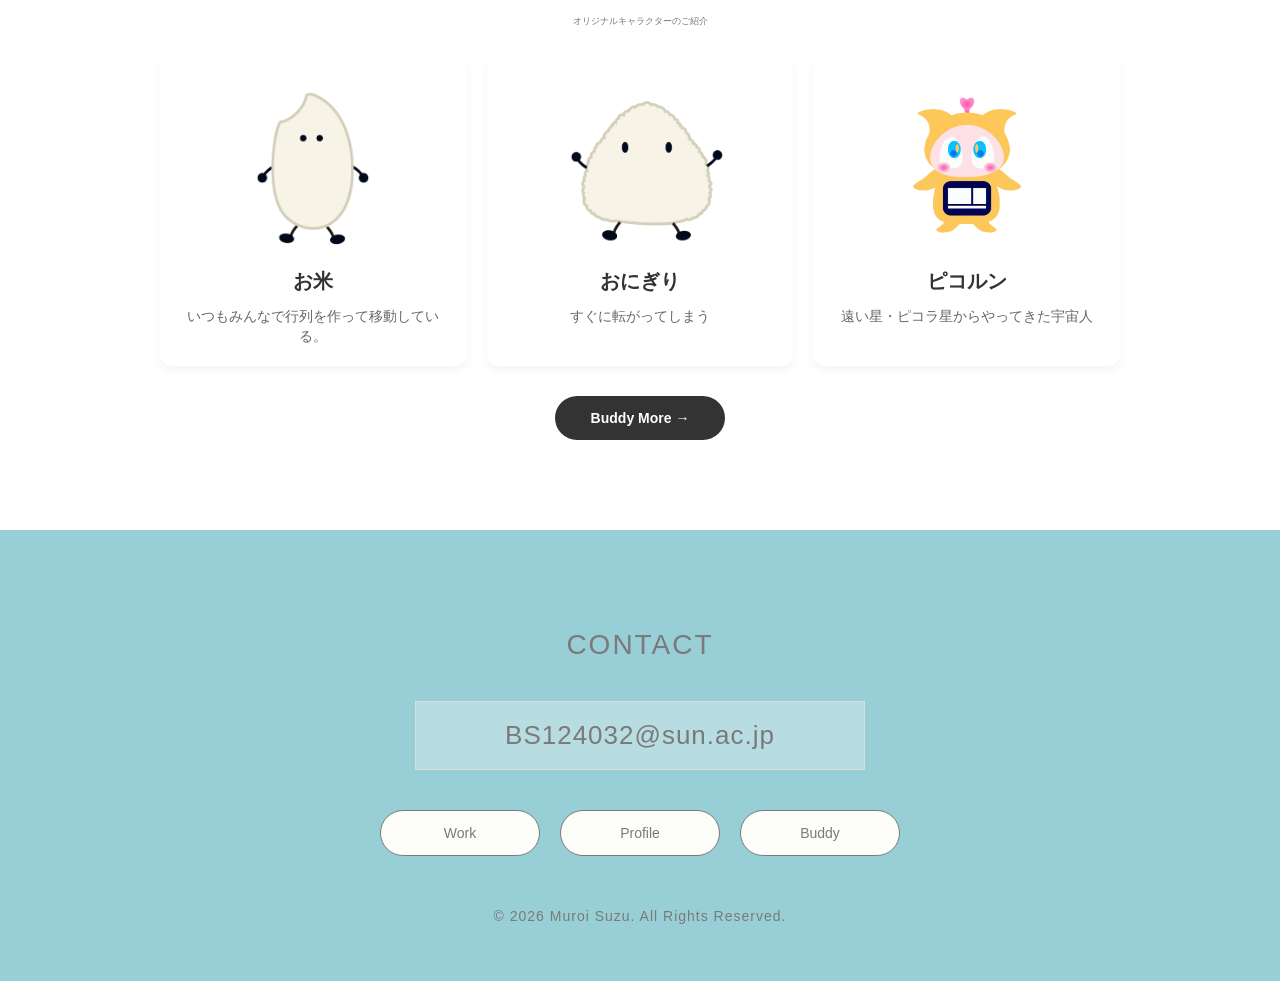
==== commit ec52abd3: "Update suzzy.html" ====
--- a/suzzy.html
+++ b/suzzy.html
@@ -183,21 +183,45 @@
   <section class="top-section">
     <h2 class="section-title">Buddy</h2>
     <p class="section-subtitle">オリジナルキャラクターのご紹介</p>
-
-    <div class="buddy-grid">
-      <div class="buddy-card">
-        <img src="./img/okome-17.png" alt="キャラクター1" class="buddy-img">
-        <div class="buddy-title">お米
-        </div>
-      </div>
-      <div class="buddy-card">
-        <img src="./img/okome-18.png" alt="キャラクター2" class="buddy-img">
-        <div class="buddy-title">おにぎり</div>
-      </div>
-      <div class="buddy-card">
-        <img src="./img/piko.png" alt="ピコルン" class="buddy-img">
-        <div class="buddy-title">ピコルン</div>
-      </div>
+       <div class="buddy-grid">
+
+    <!--おこめ-->
+<div class="buddy-card" 
+     data-title="お米"
+     data-site-url="https://youtu.be/fbB2wa0hrbE"
+     data-images="./img/okome-17.png,./img/okome1.jpg,./img/okome2.jpg"
+     data-desc="<h3 class='article-info-title'>アニメで誕生</h3><p>お米たちのお散歩<br>おこめはたくさんの家族がいて行列を作って移動していく。<Br>
+                アニメ内でお米たちが合体しておにぎりになってしまう。</p>">
+  <img src="./img/okome-17.png" alt="kome" class="buddy-img">
+  <div class="buddy-name">お米</div>
+  <div class="buddy-desc">いつもみんなで行列を作って移動している。</div>
+</div>
+      
+      <!--おにぎり-->
+<div class="buddy-card" 
+     data-title="おにぎり"
+     data-site-url="https://youtu.be/fbB2wa0hrbE"
+     data-images="./img/okome-18.png,./img/onigiri1.jpg,./img/onigiri2.jpg"
+     data-desc="<h3 class='article-info-title'>アニメで誕生</h3><p>お米がくっつくことによって誕生<Br>
+                すぐに転がってしまう</p>">
+  <img src="./img/okome-18.png" alt="kome" class="buddy-img">
+  <div class="buddy-name">おにぎり</div>
+  <div class="buddy-desc">すぐに転がってしまう</div>
+</div>
+
+        <!--piko-->
+<div class="buddy-card" 
+     data-title="ピコルン"
+     data-site-url="https://store.line.me/stickershop/product/33862910/ja"
+     data-images="./img/piko.png,./img/space.png,./img/good.png,./img/thank.png"
+     data-desc="<h3 class='article-info-title'>LINEスタンプ</h3><p> 遠い星「ピコラ星」からやってきた小さな宇宙人。<br>
+              お腹についているのは、宇宙服に内蔵された「マルチコントロールパネル」。翻訳・通信・エネルギー管理などができる高性能装置だけど、ピコルン自身はまだ使いこなせていない。<br>
+              好奇心旺盛で、人間の文化や言葉を学ぶのが大好き。ときどき操作を間違えて、へんてこなリアクションをしてしまうことも。
+              <br>口はないけど、表情と動きで気持ちを全力表現するタイプ。</p>">
+  <img src="./img/piko.png" alt="piko" class="buddy-img">
+  <div class="buddy-name">ピコルン</div>
+  <div class="buddy-desc">遠い星・ピコラ星からやってきた宇宙人</div>
+</div>
     </div>
 
     <div class="btn-container">
@@ -221,6 +245,7 @@
         <button class="slide-btn next" id="modal-next">&#10095;</button>
         <div class="slide-dots" id="modal-slide-dots"></div>
       </div>
+        
 
       <!-- 詳細本文 -->
       <div class="detail-body">
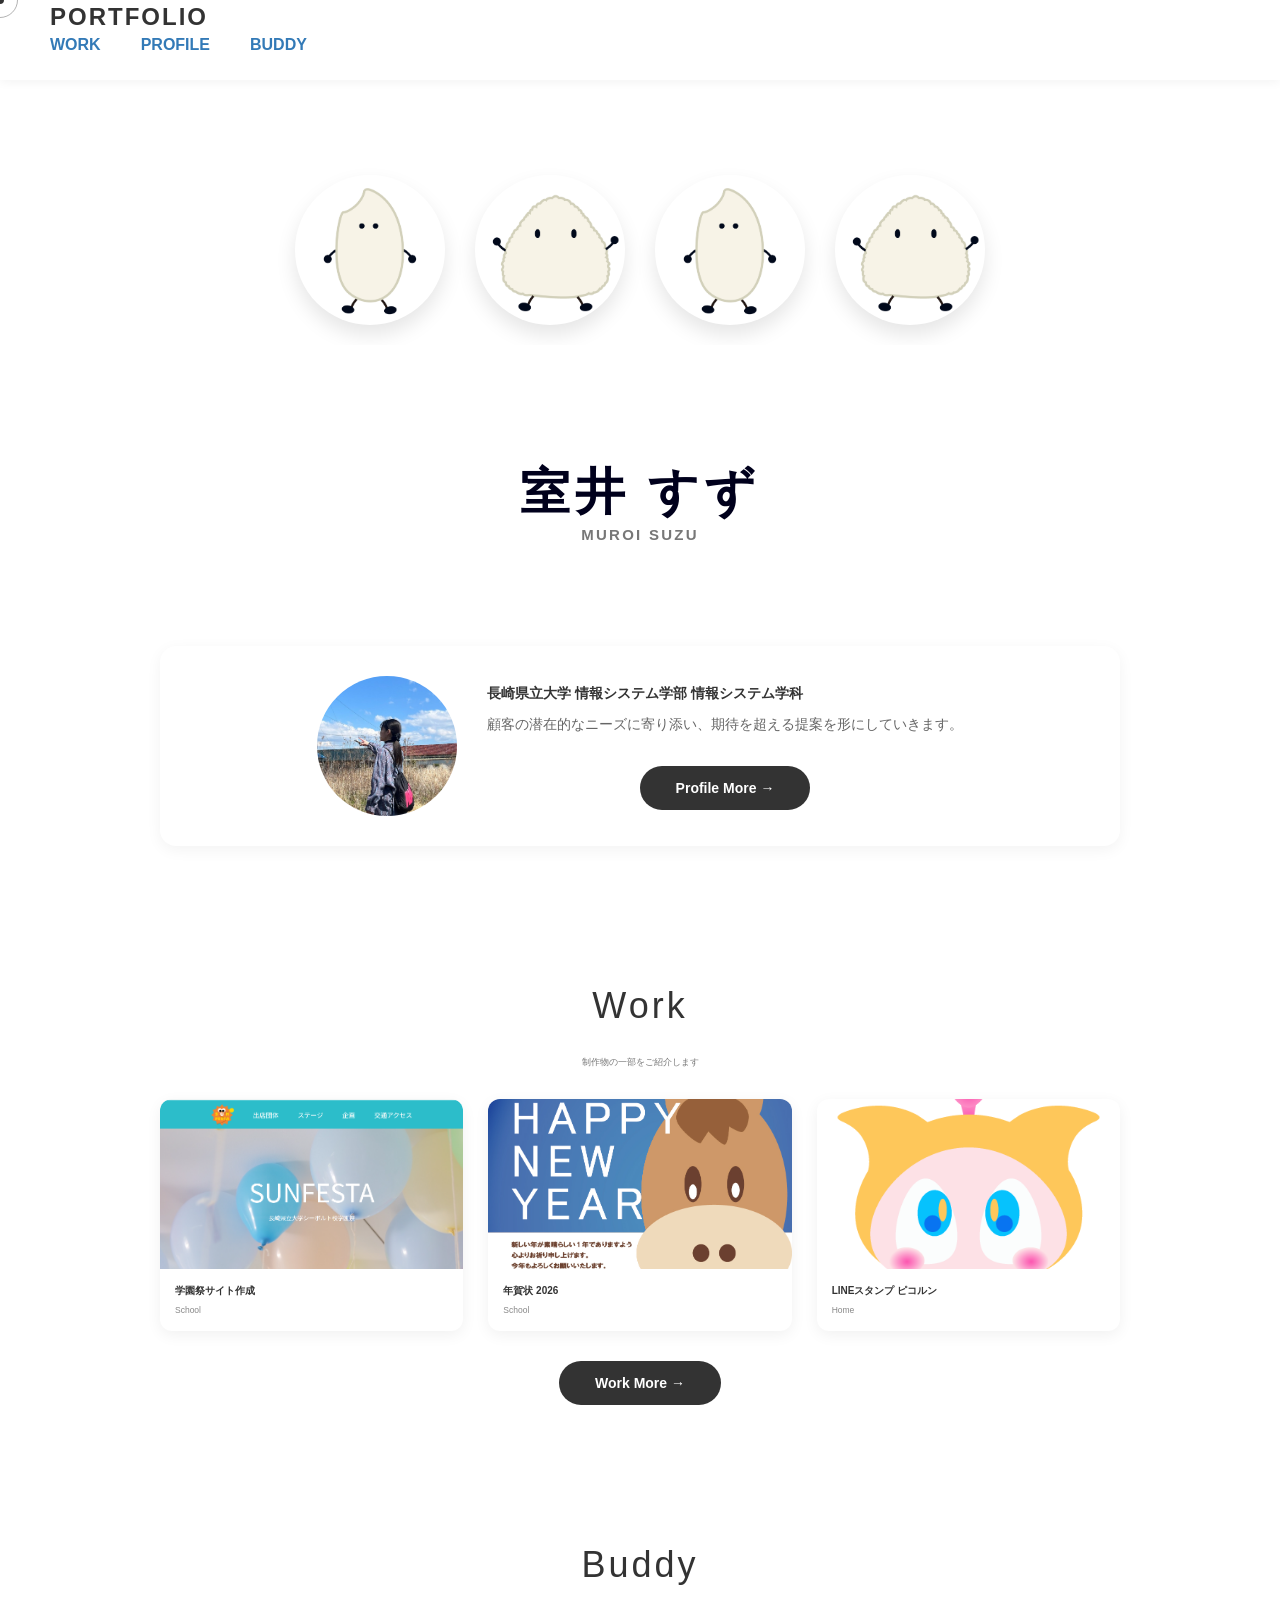
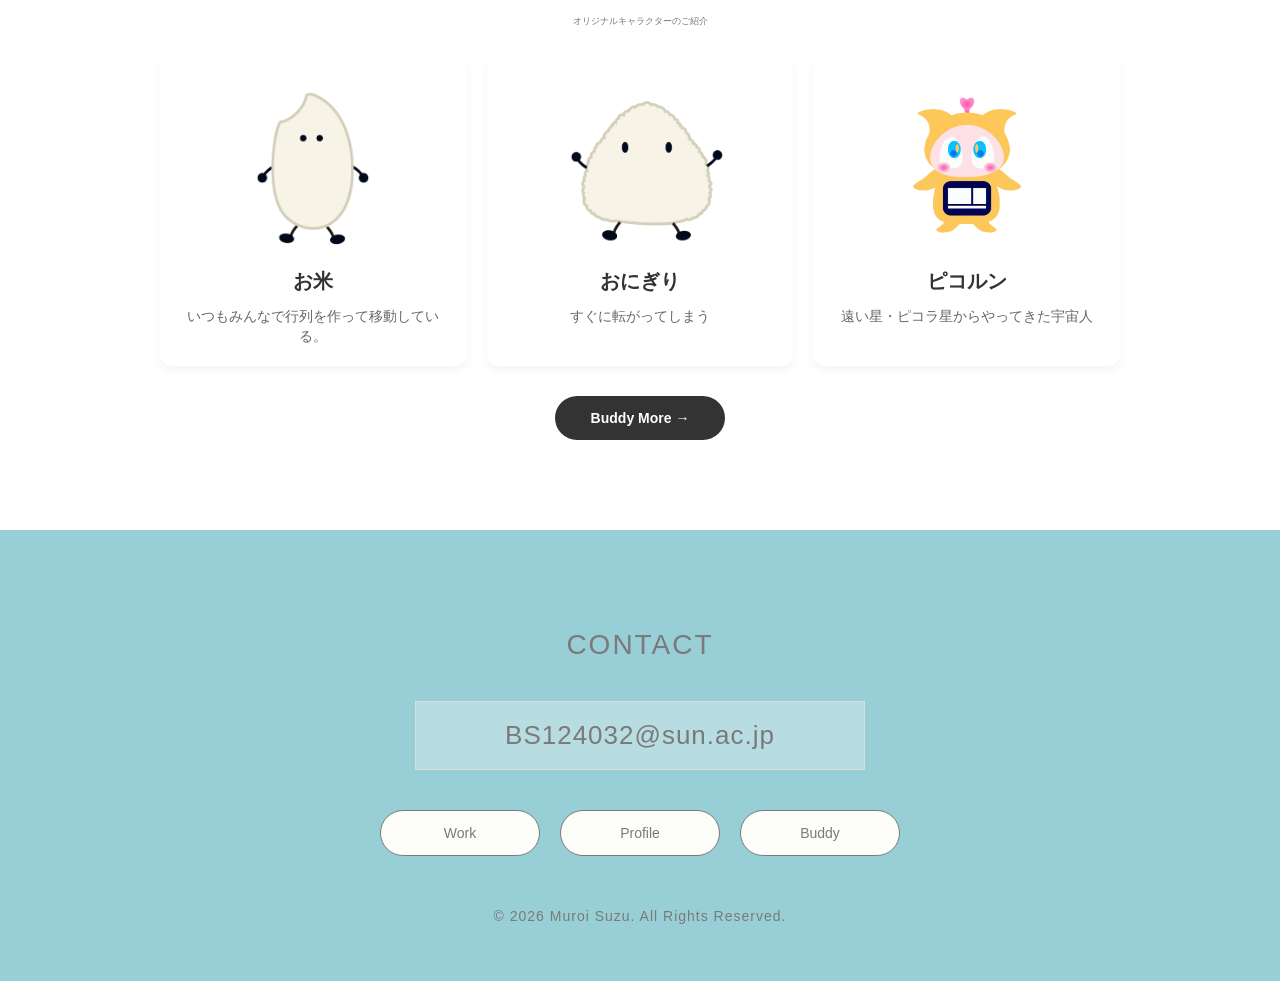
==== commit 6aed83e2: "Update suzzy.html" ====
--- a/suzzy.html
+++ b/suzzy.html
@@ -69,7 +69,6 @@
        data-title="学園祭サイト作成"
        data-category="課題作成"
        data-cat-type="assignment"
-       data-site-url="./final/2main.html"
        data-images="./img/sunfesta_main.png,./img/sunfesta_main2.png,./img/sunfesta_main3.png"
        data-desc="<h3 class='article-body-info'>課題詳細</h3><p>以下のテーマから1つ選んでwebサイトを制作する。私は②を選びました。<br>①授業で使用したテキストで作成したwebサイトをアレンジ<br>②大学に関すること(学部学科、授業、サークルなど)<br>③地域に関すること(有名スポット、地元、観光・特産品など)<br>④自由(著作権を侵害しない内容)<br><br>授業内でピアレビュー(相互評価)をした結果、ユーザビリティ部門最優秀賞・総合部門最優秀賞を獲得しています。<br><br>ユーザビリティ部門：使いやすい・分かりやすいと感じたサイト<br>総合部門：web技術、デザイン、使いやすさのバランスが良いと思ったサイト</p><h3 class='article-info-title'><strong>制作時間</strong></h3><p>日程：2025/1/5～2025/2/2<br>リサーチ：5時間<br>画像作成：2時間<br>ワイヤーフレーム：3時間<br>コーディング：60時間</p><h3 class='article-info-title'><strong>使用ツール</strong></h3><p>HTML / CSS / Illustrator</p><h3 class='article-info-title'><strong>担当</strong></h3><p>企画立案 / ライティング / デザイン / コーディング</p><h3 class='article-info-title'><strong>サイトコンセプト</strong></h3><p>楽しい学園祭の様子を多くの人に伝える</p><h3 class='article-info-title'><strong>サイトの目的</strong></h3><ol class='conversion'><li>イベントの周知</li><li>開催当日の案内</li></ol><h3 class='article-info-title'><strong>デザインについて</strong></h3><p class='site01_design'>【カラー】長崎県立大学のロゴマークで使用されているオレンジとブルーをテーマカラーに使用しました。</p><p class='site01_design'>【ボタン】来場者の方がほしい情報が持っているページにはボタンを大きくし、ページの上部に配置するなど利用者目線になることに心がけました。</p><p class='site01_design'>【アイコン】イラストと文字を一緒に配置することによって分かりやすくしました。</p><h3 class='article-info-title'><strong>コーディングについて</strong></h3><p class='site01_design'>アイコンやナビを均等に配置することなど適切に部分にボタンを配置できるようにしました。</p>">
     <img src="./img/sunfesta_main.png" alt="学園祭サイト作成" class="work-img">
